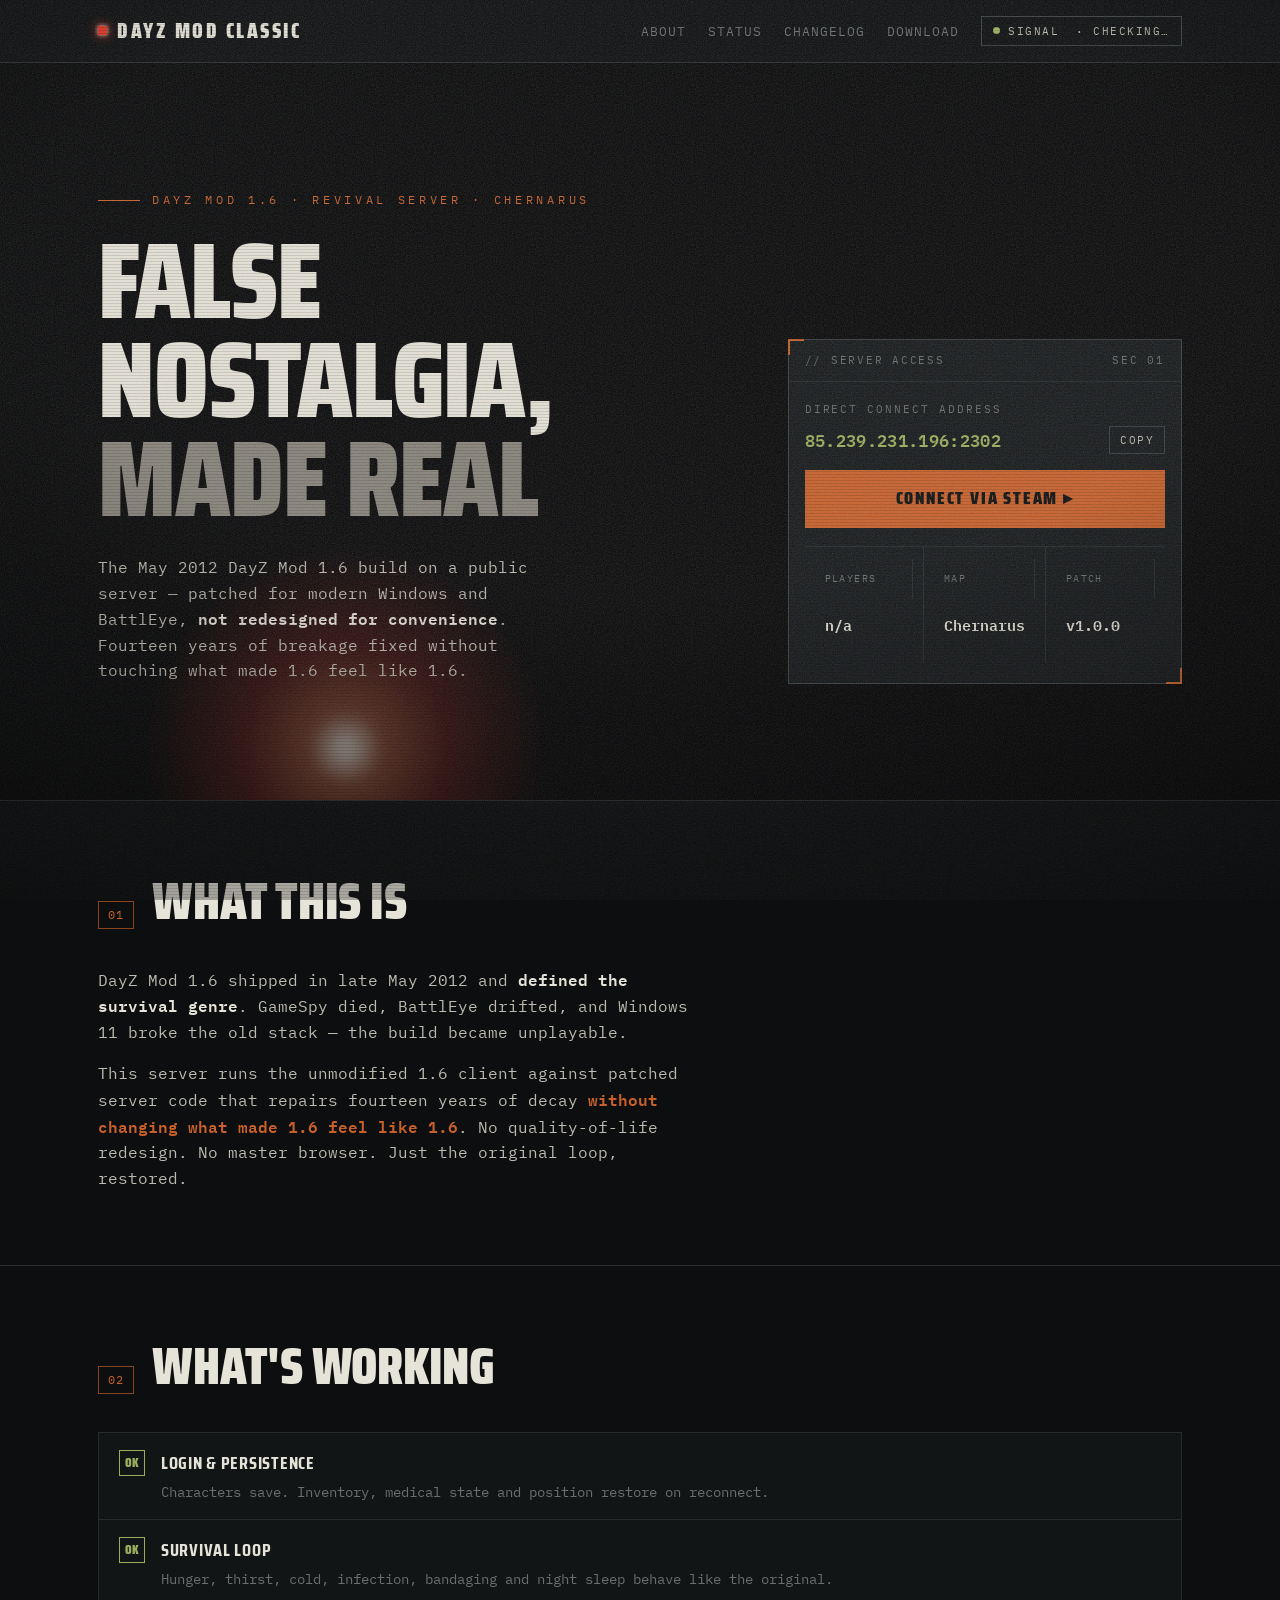
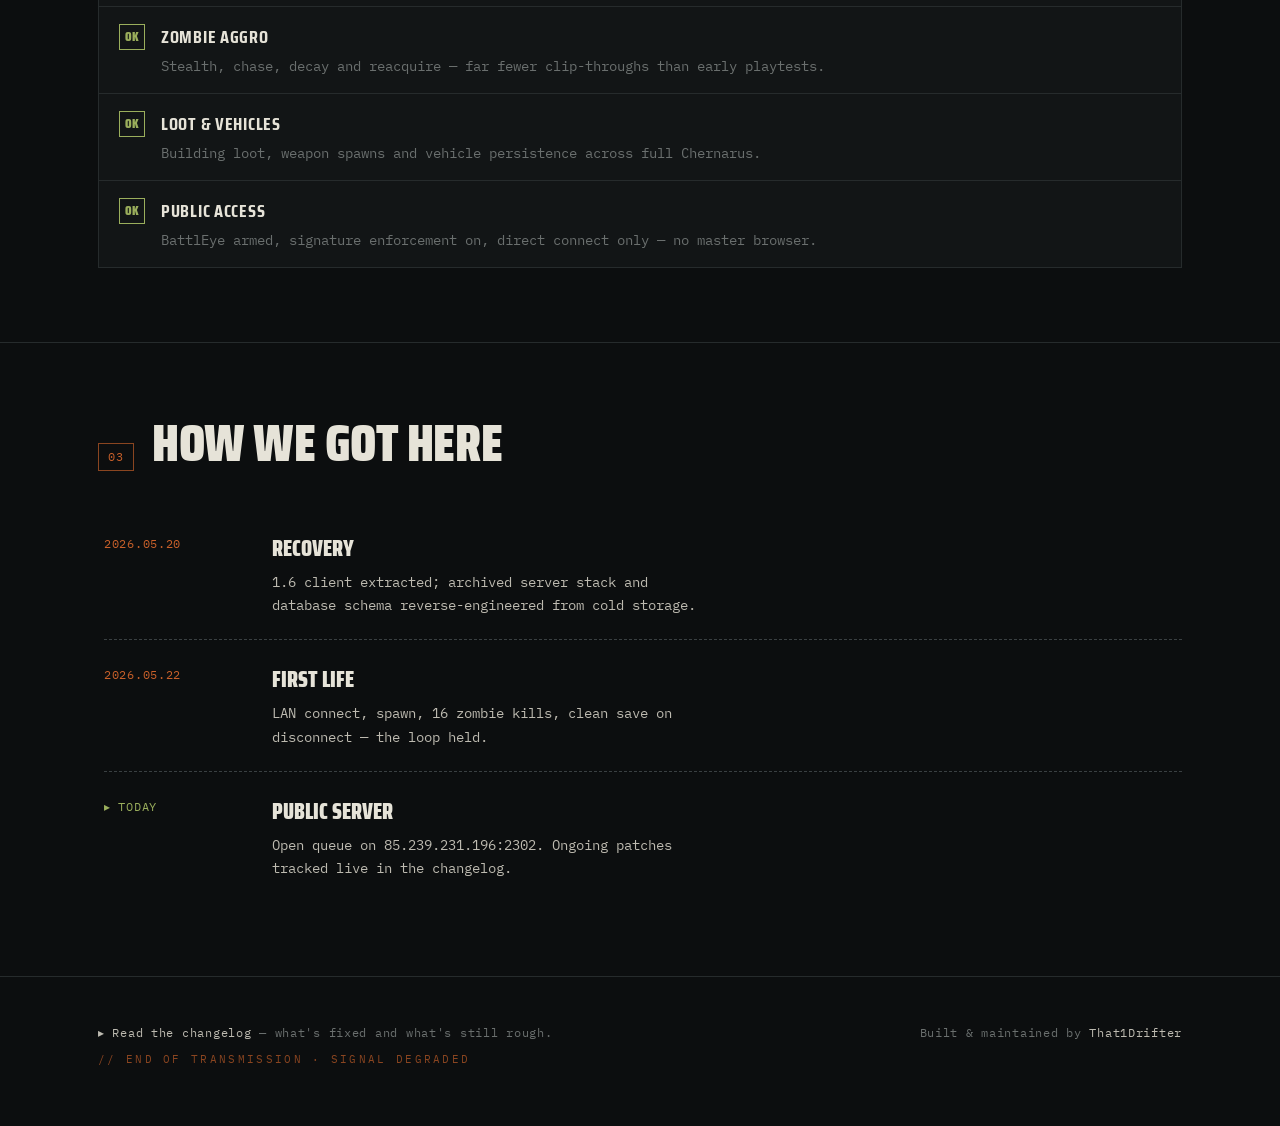
==== website/index.html @ 18603c58 "design: restyle site with dark tactical aesthetic - website/index.html: new homepage using restyle_5" ====
<!DOCTYPE html>
<html lang="en">
<head>
<meta charset="UTF-8">
<meta name="viewport" content="width=device-width, initial-scale=1">
<title>False nostalgia, made real — DayZ Mod Classic</title>
<link rel="preconnect" href="https://fonts.googleapis.com">
<link rel="preconnect" href="https://fonts.gstatic.com" crossorigin>
<link href="https://fonts.googleapis.com/css2?family=Saira+Condensed:wght@500;700;900&family=IBM+Plex+Mono:ital,wght@0,400;0,500;0,600;1,400&display=swap" rel="stylesheet">
<style>
  :root{
    --bg:#0c0e0f;
    --bg-2:#121516;
    --panel:#15181a;
    --line:#262b2c;
    --line-bright:#3a4042;
    --ink:#bdbab0;        /* aged-paper gray */
    --ink-bright:#e6e3d8;
    --mute:#6a6f6e;
    --rust:#c8602a;       /* patch / signal accent */
    --rust-dim:#8a4520;
    --signal:#9aae5c;     /* "working" green, sickly */
    --blood:#7c2d22;
    --flare:#df3322;      /* road-flare red */
  }
  *{box-sizing:border-box;margin:0;padding:0}
  html,body{background:var(--bg);color:var(--ink)}
  body{
    font-family:'IBM Plex Mono',monospace;
    font-size:15px;line-height:1.65;
    overflow-x:hidden;
    -webkit-font-smoothing:antialiased;
  }
  /* ---- texture overlays ---- */
  body::before{ /* scanlines */
    content:"";position:fixed;inset:0;z-index:9000;pointer-events:none;
    background:repeating-linear-gradient(0deg,rgba(0,0,0,0) 0 2px,rgba(0,0,0,.22) 2px 3px);
    mix-blend-mode:multiply;opacity:.55;
  }
  body::after{ /* vignette + grain */
    content:"";position:fixed;inset:0;z-index:9001;pointer-events:none;
    background:
      radial-gradient(120% 90% at 50% 30%,rgba(0,0,0,0) 40%,rgba(0,0,0,.78) 100%),
      url("data:image/svg+xml;utf8,<svg xmlns='http://www.w3.org/2000/svg' width='160' height='160'><filter id='n'><feTurbulence type='fractalNoise' baseFrequency='0.9' numOctaves='2'/></filter><rect width='100%25' height='100%25' filter='url(%23n)' opacity='0.4'/></svg>");
    opacity:.5;
  }
  ::selection{background:var(--rust);color:#000}

  a{color:inherit}
  .wrap{max-width:1140px;margin:0 auto;padding:0 28px}

  /* ---- nav ---- */
  nav{
    border-bottom:1px solid var(--line);
    position:sticky;top:0;z-index:8000;
    background:rgba(12,14,15,.94);backdrop-filter:blur(3px);
  }
  .nav-in{display:flex;align-items:center;justify-content:space-between;height:62px}
  .brand{
    font-family:'Saira Condensed',sans-serif;font-weight:900;
    font-size:21px;letter-spacing:.12em;color:var(--ink-bright);
    text-transform:uppercase;display:flex;align-items:center;gap:10px;
  }
  .brand .blip{width:9px;height:9px;background:var(--flare);
    box-shadow:0 0 12px var(--flare),0 0 4px #fff;animation:flick 3.4s steps(1) infinite}
  @keyframes flick{0%,92%,96%{opacity:1}94%,98%{opacity:.15}}
  .nav-right{display:flex;align-items:center;gap:22px;font-size:12.5px}
  .nav-right a{text-decoration:none;letter-spacing:.08em;text-transform:uppercase;
    color:var(--mute);transition:color .2s}
  .nav-right a:hover{color:var(--rust)}
  .status-pill{
    display:flex;align-items:center;gap:8px;border:1px solid var(--line-bright);
    padding:5px 11px;font-size:11px;letter-spacing:.14em;color:var(--ink);
  }
  .status-pill .dot{width:7px;height:7px;border-radius:50%;background:var(--signal);
    animation:pulse 1.6s ease-in-out infinite}
  @keyframes pulse{0%,100%{opacity:.25}50%{opacity:1}}

  /* ---- hero ---- */
  header{position:relative;border-bottom:1px solid var(--line);
    padding:96px 0 84px;overflow:hidden;display:flex;align-items:center;
    min-height:clamp(560px,82vh,820px);
    background:#070708 url("/assets/heroimg.png") center 60%/cover no-repeat;}
  header::before{ /* legibility scrim — darkens headline zone, spares the flare */
    content:"";position:absolute;inset:0;z-index:0;pointer-events:none;
    background:
      linear-gradient(90deg,rgba(6,7,8,.9) 0%,rgba(6,7,8,.55) 17%,rgba(6,7,8,.12) 38%,rgba(6,7,8,0) 58%),
      linear-gradient(180deg,rgba(6,7,8,.66),rgba(6,7,8,0) 22%,rgba(6,7,8,0) 78%,rgba(6,7,8,.4));
  }
  .flare-glow{ /* animated sputter layered over the photographed flare */
    position:absolute;z-index:1;left:27%;bottom:7%;
    width:32vw;height:32vw;max-width:440px;max-height:440px;
    transform:translate(-50%,50%);
    pointer-events:none;mix-blend-mode:screen;filter:blur(4px);
    background:radial-gradient(circle at 50% 50%,
      rgba(255,236,220,.55) 0 2.5%,
      rgba(255,126,80,.34) 13%,
      rgba(214,42,28,.22) 35%,
      transparent 70%);
    animation:flare 3.3s ease-in-out infinite;
  }
  @keyframes flare{
    0%,100%{opacity:.85;transform:translate(-50%,50%) scale(1)}
    40%{opacity:.5}
    44%{opacity:1;transform:translate(-50%,50%) scale(1.06)}
    50%{opacity:.36}
    54%{opacity:.92}
    74%{opacity:.62}
    80%{opacity:.96}
  }
  @media(prefers-reduced-motion:reduce){.flare-glow{animation:none}}
  .hero-grid{position:relative;z-index:2;width:100%;display:grid;
    grid-template-columns:1.55fr .95fr;gap:46px;align-items:end}
  .kicker{font-size:11.5px;letter-spacing:.32em;text-transform:uppercase;
    color:var(--rust);display:flex;align-items:center;gap:12px;margin-bottom:22px}
  .kicker::before{content:"";width:42px;height:1px;background:var(--rust)}
  h1{
    font-family:'Saira Condensed',sans-serif;font-weight:900;
    font-size:clamp(52px,8.4vw,118px);line-height:.92;
    letter-spacing:-.01em;text-transform:uppercase;color:var(--ink-bright);
    position:relative;
  }
  h1 .flash-words{display:inline-block}
  h1 .fw-a,h1 .fw-b{display:inline-block;color:#87837a}
  h1 .fw-a{animation:muzzle 4.6s ease-out infinite}
  h1 .fw-b{animation:muzzle 5.7s ease-out infinite}
  @keyframes muzzle{
    0%,28%{color:#87837a;text-shadow:0 1px 0 rgba(0,0,0,.6)}
    29%{color:#fff;text-shadow:0 0 10px #fff,0 0 44px #ff8a52,0 0 120px rgba(214,48,30,.72)}
    30.6%{color:#87837a;text-shadow:0 1px 0 rgba(0,0,0,.6)}
    31.4%{color:#fff;text-shadow:0 0 14px #fff,0 0 64px #ff7e44,0 0 150px rgba(208,40,26,.8)}
    33%,66%{color:#87837a;text-shadow:0 1px 0 rgba(0,0,0,.6)}
    67.2%{color:#fff;text-shadow:0 0 14px #fff,0 0 60px #ff7e44,0 0 150px rgba(208,40,26,.8)}
    68.6%{color:#a39f95;text-shadow:0 0 8px rgba(255,150,110,.5)}
    69.4%,100%{color:#87837a;text-shadow:0 1px 0 rgba(0,0,0,.6)}
  }
  @media(prefers-reduced-motion:reduce){
    h1 .fw-a,h1 .fw-b{animation:none;color:#ece9dc;
      text-shadow:0 0 14px rgba(255,220,160,.22)}
  }
  .lede{margin-top:26px;max-width:30em;color:var(--ink);font-size:15.5px}
  .lede b{color:var(--ink-bright);font-weight:600}

  /* connect card */
  .field-card{
    border:1px solid var(--line-bright);background:var(--panel);
    position:relative;
  }
  .field-card::before{content:"";position:absolute;top:-1px;left:-1px;
    width:14px;height:14px;border-top:2px solid var(--rust);border-left:2px solid var(--rust)}
  .field-card::after{content:"";position:absolute;bottom:-1px;right:-1px;
    width:14px;height:14px;border-bottom:2px solid var(--rust);border-right:2px solid var(--rust)}
  .fc-head{padding:11px 16px;border-bottom:1px solid var(--line);
    display:flex;justify-content:space-between;font-size:11px;letter-spacing:.16em;
    text-transform:uppercase;color:var(--mute)}
  .fc-body{padding:18px 16px 20px}
  .fc-label{font-size:11px;letter-spacing:.18em;text-transform:uppercase;color:var(--mute)}
  .ip-row{display:flex;align-items:center;gap:8px;margin:8px 0 16px}
  .ip{flex:1;font-size:17px;color:var(--signal);font-weight:600;letter-spacing:.02em}
  .copy-btn{border:1px solid var(--line-bright);background:transparent;color:var(--ink);
    font-family:inherit;font-size:10.5px;letter-spacing:.14em;padding:6px 10px;
    cursor:pointer;text-transform:uppercase;transition:.15s}
  .copy-btn:hover{border-color:var(--rust);color:var(--rust)}
  .copy-btn.done{border-color:var(--signal);color:var(--signal)}
  .connect{display:block;text-align:center;text-decoration:none;
    background:var(--rust);color:#0c0e0f;font-family:'Saira Condensed',sans-serif;
    font-weight:900;font-size:18px;letter-spacing:.1em;text-transform:uppercase;
    padding:13px;transition:.15s;border:1px solid var(--rust)}
  .connect:hover{background:#0c0e0f;color:var(--rust);box-shadow:inset 0 0 0 1px var(--rust)}
  .fc-meta{display:grid;grid-template-columns:repeat(3,1fr);
    border-top:1px solid var(--line);margin-top:18px}
  .fc-meta div{padding:12px 10px;border-right:1px solid var(--line)}
  .fc-meta div:last-child{border-right:0}
  .fc-meta .k{font-size:10px;letter-spacing:.14em;text-transform:uppercase;color:var(--mute)}
  .fc-meta .v{font-size:15px;color:var(--ink-bright);font-weight:600;margin-top:3px}

  /* ---- sections ---- */
  section{border-bottom:1px solid var(--line);padding:74px 0}
  .sec-head{display:flex;align-items:baseline;gap:18px;margin-bottom:38px}
  .sec-no{font-size:12px;color:var(--rust);letter-spacing:.1em;border:1px solid var(--rust-dim);
    padding:3px 9px}
  .sec-title{font-family:'Saira Condensed',sans-serif;font-weight:900;
    font-size:clamp(30px,4.6vw,52px);text-transform:uppercase;letter-spacing:-.005em;
    color:var(--ink-bright);line-height:1}
  .prose{max-width:60ch;font-size:15.5px}
  .prose p+p{margin-top:16px}
  .prose b{color:var(--ink-bright);font-weight:600}
  .prose .hl{color:var(--rust);font-weight:600}

  /* status checklist */
  .checklist{display:grid;gap:1px;background:var(--line);border:1px solid var(--line)}
  .check{background:var(--bg-2);padding:16px 20px;display:grid;
    grid-template-columns:auto 1fr;gap:16px;align-items:start;transition:background .15s}
  .check:hover{background:#181c1d}
  .tick{font-family:'Saira Condensed',sans-serif;font-weight:900;color:var(--signal);
    font-size:13px;border:1px solid var(--signal);width:26px;height:26px;
    display:flex;align-items:center;justify-content:center;margin-top:1px}
  .check h3{font-family:'Saira Condensed',sans-serif;font-weight:700;font-size:18px;
    text-transform:uppercase;letter-spacing:.04em;color:var(--ink-bright)}
  .check p{font-size:13.5px;color:var(--mute);margin-top:2px}

  /* timeline */
  .timeline{display:grid;gap:0;position:relative;margin-left:6px}
  .tl{display:grid;grid-template-columns:140px 1fr;gap:28px;
    padding:22px 0;border-top:1px dashed var(--line-bright);position:relative}
  .tl:first-child{border-top:0}
  .tl .date{font-size:12px;letter-spacing:.06em;color:var(--rust);padding-top:3px}
  .tl .date.now{color:var(--signal)}
  .tl .ev h3{font-family:'Saira Condensed',sans-serif;font-weight:900;font-size:22px;
    text-transform:uppercase;color:var(--ink-bright)}
  .tl .ev p{font-size:14px;color:var(--ink);margin-top:4px;max-width:54ch}

  /* footer */
  footer{padding:46px 0 58px}
  .foot-in{display:flex;justify-content:space-between;flex-wrap:wrap;gap:18px;
    font-size:12px;letter-spacing:.06em;color:var(--mute)}
  .foot-in a{color:var(--ink);text-decoration:none}
  .foot-in a:hover{color:var(--rust)}
  .transmission{font-size:10.5px;letter-spacing:.22em;color:var(--rust-dim);
    text-transform:uppercase;margin-top:8px}

  /* page-load reveal */
  .rise{opacity:0;transform:translateY(22px);
    animation:rise .9s cubic-bezier(.2,.7,.2,1) forwards}
  @keyframes rise{to{opacity:1;transform:none}}
  .d1{animation-delay:.05s}.d2{animation-delay:.18s}.d3{animation-delay:.32s}
  .d4{animation-delay:.46s}.d5{animation-delay:.6s}

  @media(max-width:820px){
    .hero-grid{grid-template-columns:1fr;gap:34px}
    .field-card{order:2}
    .tl{grid-template-columns:1fr;gap:6px}
    .nav-right .lbl-hide{display:none}
  }
</style>
</head>
<body>

<nav>
  <div class="wrap nav-in">
    <div class="brand"><span class="blip"></span>DayZ&nbsp;Mod&nbsp;Classic</div>
    <div class="nav-right">
      <a href="#about">About</a>
      <a href="#status">Status</a>
      <a href="#changelog">Changelog</a>
      <a href="/downloads/">Download</a>
      <div class="status-pill"><span class="dot"></span>SIGNAL&nbsp;<span class="lbl-hide">·&nbsp;CHECKING…</span></div>
    </div>
  </div>
</nav>

<header>
  <div class="flare-glow" aria-hidden="true"></div>
  <div class="wrap hero-grid">
    <div>
      <div class="kicker rise d1">DayZ Mod 1.6 · Revival Server · Chernarus</div>
      <h1 class="rise d2">False<br>nostalgia,<br><span class="flash-words"><span class="fw-a">made</span> <span class="fw-b">real</span></span></h1>
      <p class="lede rise d3">The May 2012 DayZ Mod 1.6 build on a public server — patched for
        modern Windows and BattlEye, <b>not redesigned for convenience</b>. Fourteen years of
        breakage fixed without touching what made 1.6 feel like 1.6.</p>
    </div>

    <div class="field-card rise d4">
      <div class="fc-head"><span>// Server Access</span><span>SEC&nbsp;01</span></div>
      <div class="fc-body">
        <div class="fc-label">Direct connect address</div>
        <div class="ip-row">
          <span class="ip" id="ip">85.239.231.196:2302</span>
          <button class="copy-btn" id="copy">Copy</button>
        </div>
        <a class="connect" href="steam://connect/85.239.231.196:2302">Connect via Steam ▸</a>
        <div class="fc-meta">
          <div><div class="k">Players</div><div class="v">n/a</div></div>
          <div><div class="k">Map</div><div class="v">Chernarus</div></div>
          <div><div class="k">Patch</div><div class="v">v1.0.0</div></div>
        </div>
      </div>
    </div>
  </div>
</header>

<section id="about">
  <div class="wrap">
    <div class="sec-head"><span class="sec-no">01</span>
      <h2 class="sec-title">What this is</h2></div>
    <div class="prose">
      <p>DayZ Mod 1.6 shipped in late May 2012 and <b>defined the survival genre</b>.
        GameSpy died, BattlEye drifted, and Windows 11 broke the old stack — the build
        became unplayable.</p>
      <p>This server runs the unmodified 1.6 client against patched server code that
        repairs fourteen years of decay <span class="hl">without changing what made 1.6
        feel like 1.6</span>. No quality-of-life redesign. No master browser. Just the
        original loop, restored.</p>
    </div>
  </div>
</section>

<section id="status">
  <div class="wrap">
    <div class="sec-head"><span class="sec-no">02</span>
      <h2 class="sec-title">What's working</h2></div>
    <div class="checklist">
      <div class="check">
        <div class="tick">OK</div>
        <div><h3>Login &amp; persistence</h3>
          <p>Characters save. Inventory, medical state and position restore on reconnect.</p></div>
      </div>
      <div class="check">
        <div class="tick">OK</div>
        <div><h3>Survival loop</h3>
          <p>Hunger, thirst, cold, infection, bandaging and night sleep behave like the original.</p></div>
      </div>
      <div class="check">
        <div class="tick">OK</div>
        <div><h3>Zombie aggro</h3>
          <p>Stealth, chase, decay and reacquire — far fewer clip-throughs than early playtests.</p></div>
      </div>
      <div class="check">
        <div class="tick">OK</div>
        <div><h3>Loot &amp; vehicles</h3>
          <p>Building loot, weapon spawns and vehicle persistence across full Chernarus.</p></div>
      </div>
      <div class="check">
        <div class="tick">OK</div>
        <div><h3>Public access</h3>
          <p>BattlEye armed, signature enforcement on, direct connect only — no master browser.</p></div>
      </div>
    </div>
  </div>
</section>

<section id="timeline">
  <div class="wrap">
    <div class="sec-head"><span class="sec-no">03</span>
      <h2 class="sec-title">How we got here</h2></div>
    <div class="timeline">
      <div class="tl">
        <div class="date">2026.05.20</div>
        <div class="ev"><h3>Recovery</h3>
          <p>1.6 client extracted; archived server stack and database schema reverse-engineered from cold storage.</p></div>
      </div>
      <div class="tl">
        <div class="date">2026.05.22</div>
        <div class="ev"><h3>First life</h3>
          <p>LAN connect, spawn, 16 zombie kills, clean save on disconnect — the loop held.</p></div>
      </div>
      <div class="tl">
        <div class="date now">▸ TODAY</div>
        <div class="ev"><h3>Public server</h3>
          <p>Open queue on 85.239.231.196:2302. Ongoing patches tracked live in the changelog.</p></div>
      </div>
    </div>
  </div>
</section>

<footer id="changelog">
  <div class="wrap">
    <div class="foot-in">
      <div>
        <a href="/downloads/CHANGELOG.md">▸ Read the changelog</a> —
        what's fixed and what's still rough.
        <div class="transmission">// end of transmission · signal degraded</div>
      </div>
      <div>Built &amp; maintained by <a href="https://x.com/That1Drifter">That1Drifter</a></div>
    </div>
  </div>
</footer>

<script>
  const btn=document.getElementById('copy');
  btn.addEventListener('click',()=>{
    navigator.clipboard.writeText('85.239.231.196:2302').then(()=>{
      btn.textContent='Copied';btn.classList.add('done');
      setTimeout(()=>{btn.textContent='Copy';btn.classList.remove('done')},1800);
    }).catch(()=>{btn.textContent='—';});
  });
</script>
</body>
</html>
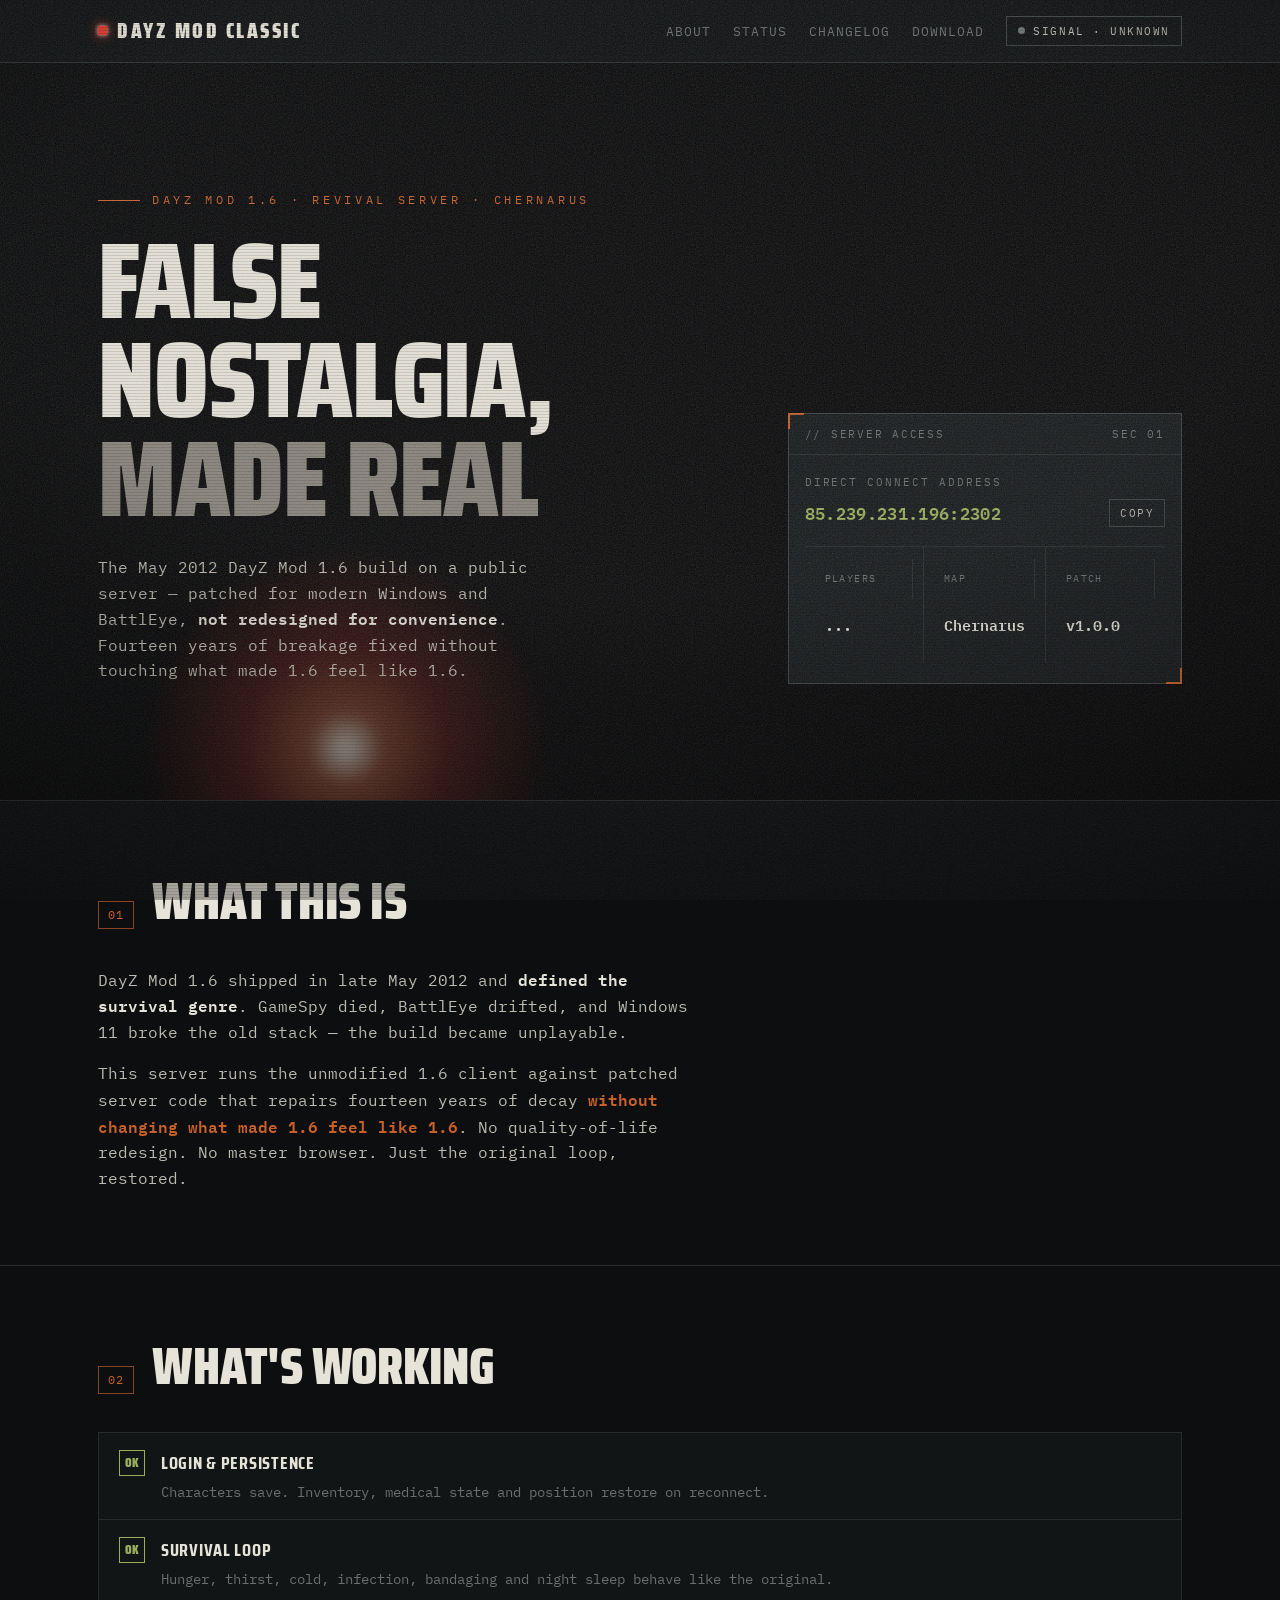
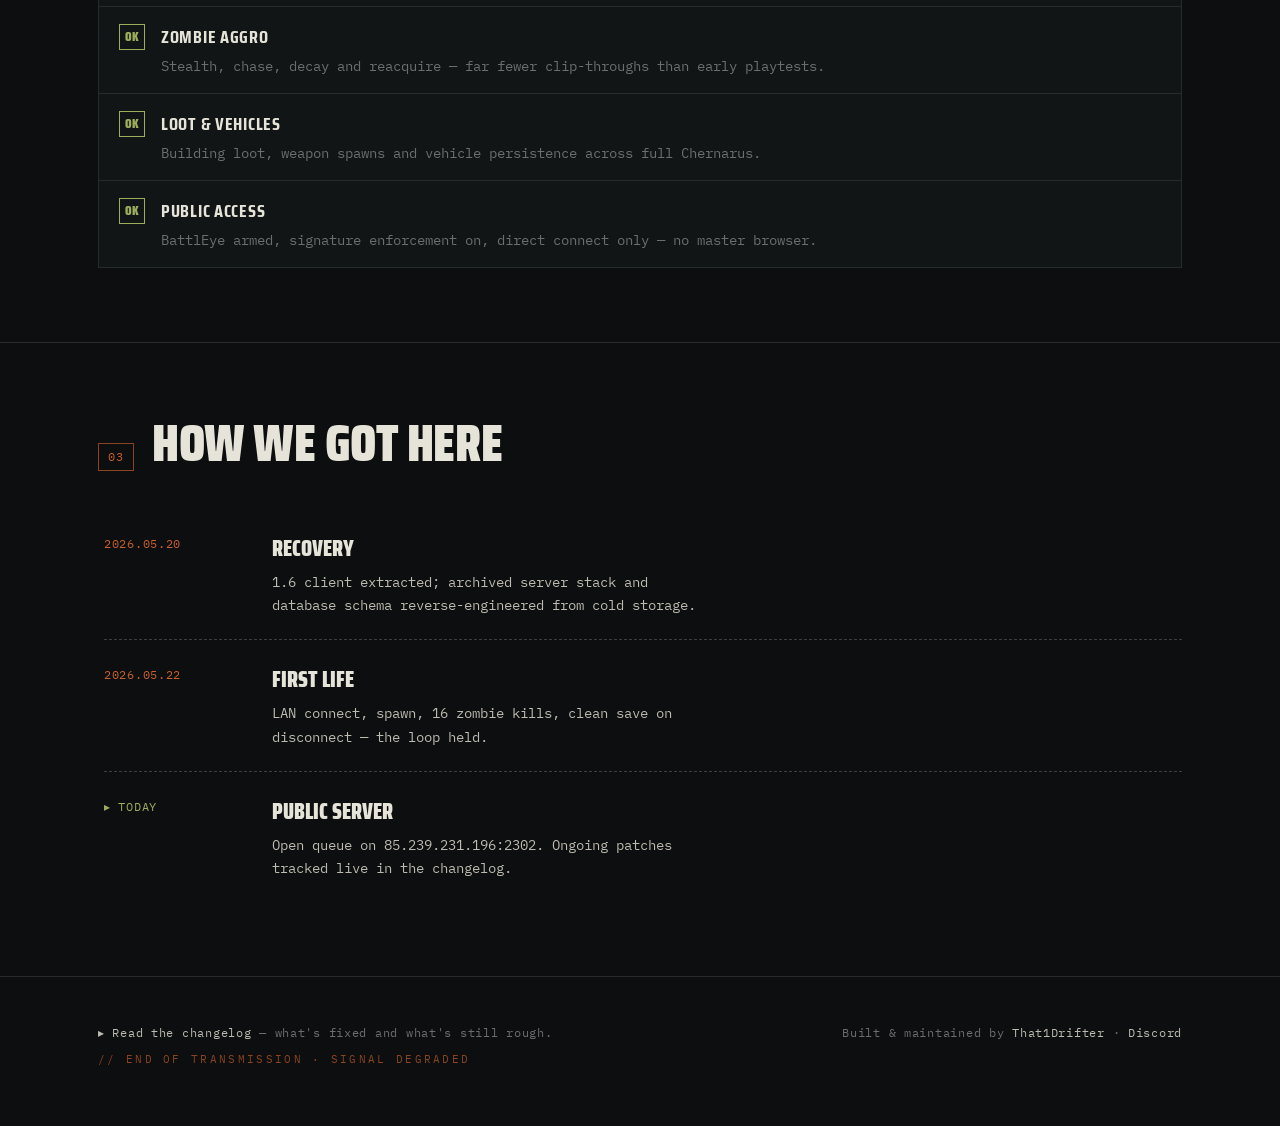
==== commit c73ac874: "website: wire status polling, fix nav, add discord, drop steam button - Nav Changelog link points to" ====
--- a/website/index.html
+++ b/website/index.html
@@ -74,6 +74,8 @@
   }
   .status-pill .dot{width:7px;height:7px;border-radius:50%;background:var(--signal);
     animation:pulse 1.6s ease-in-out infinite}
+  .status-pill.is-offline .dot{background:var(--flare);box-shadow:0 0 6px var(--flare)}
+  .status-pill.is-unknown .dot{background:var(--mute);animation-duration:2.6s}
   @keyframes pulse{0%,100%{opacity:.25}50%{opacity:1}}
 
   /* ---- hero ---- */
@@ -162,11 +164,6 @@
     cursor:pointer;text-transform:uppercase;transition:.15s}
   .copy-btn:hover{border-color:var(--rust);color:var(--rust)}
   .copy-btn.done{border-color:var(--signal);color:var(--signal)}
-  .connect{display:block;text-align:center;text-decoration:none;
-    background:var(--rust);color:#0c0e0f;font-family:'Saira Condensed',sans-serif;
-    font-weight:900;font-size:18px;letter-spacing:.1em;text-transform:uppercase;
-    padding:13px;transition:.15s;border:1px solid var(--rust)}
-  .connect:hover{background:#0c0e0f;color:var(--rust);box-shadow:inset 0 0 0 1px var(--rust)}
   .fc-meta{display:grid;grid-template-columns:repeat(3,1fr);
     border-top:1px solid var(--line);margin-top:18px}
   .fc-meta div{padding:12px 10px;border-right:1px solid var(--line)}
@@ -242,9 +239,9 @@
     <div class="nav-right">
       <a href="#about">About</a>
       <a href="#status">Status</a>
-      <a href="#changelog">Changelog</a>
+      <a href="/changelog/">Changelog</a>
       <a href="/downloads/">Download</a>
-      <div class="status-pill"><span class="dot"></span>SIGNAL&nbsp;<span class="lbl-hide">·&nbsp;CHECKING…</span></div>
+      <div class="status-pill is-unknown" data-status-pill><span class="dot"></span><span data-status-label>SIGNAL&nbsp;<span class="lbl-hide">·&nbsp;CHECKING…</span></span></div>
     </div>
   </div>
 </nav>
@@ -268,11 +265,10 @@
           <span class="ip" id="ip">85.239.231.196:2302</span>
           <button class="copy-btn" id="copy">Copy</button>
         </div>
-        <a class="connect" href="steam://connect/85.239.231.196:2302">Connect via Steam ▸</a>
         <div class="fc-meta">
-          <div><div class="k">Players</div><div class="v">n/a</div></div>
-          <div><div class="k">Map</div><div class="v">Chernarus</div></div>
-          <div><div class="k">Patch</div><div class="v">v1.0.0</div></div>
+          <div><div class="k">Players</div><div class="v" data-stat-players>...</div></div>
+          <div><div class="k">Map</div><div class="v" data-stat-map>Chernarus</div></div>
+          <div><div class="k">Patch</div><div class="v" data-stat-version>v1.0.0</div></div>
         </div>
       </div>
     </div>
@@ -357,23 +353,70 @@
   <div class="wrap">
     <div class="foot-in">
       <div>
-        <a href="/downloads/CHANGELOG.md">▸ Read the changelog</a> —
+        <a href="/changelog/">▸ Read the changelog</a> —
         what's fixed and what's still rough.
         <div class="transmission">// end of transmission · signal degraded</div>
       </div>
-      <div>Built &amp; maintained by <a href="https://x.com/That1Drifter">That1Drifter</a></div>
+      <div>Built &amp; maintained by <a href="https://x.com/That1Drifter">That1Drifter</a> · <a href="https://discord.gg/rgGpjayRMv" rel="noopener noreferrer">Discord</a></div>
     </div>
   </div>
 </footer>
 
 <script>
-  const btn=document.getElementById('copy');
-  btn.addEventListener('click',()=>{
-    navigator.clipboard.writeText('85.239.231.196:2302').then(()=>{
-      btn.textContent='Copied';btn.classList.add('done');
-      setTimeout(()=>{btn.textContent='Copy';btn.classList.remove('done')},1800);
-    }).catch(()=>{btn.textContent='—';});
-  });
+  (function(){
+    var btn=document.getElementById('copy');
+    if(btn){
+      btn.addEventListener('click',function(){
+        navigator.clipboard.writeText('85.239.231.196:2302').then(function(){
+          btn.textContent='Copied';btn.classList.add('done');
+          setTimeout(function(){btn.textContent='Copy';btn.classList.remove('done')},1800);
+        }).catch(function(){btn.textContent='—'});
+      });
+    }
+
+    var POLL_MS=30000;
+    var pill=document.querySelector('[data-status-pill]');
+    var pillLabel=document.querySelector('[data-status-label]');
+    var playersEl=document.querySelector('[data-stat-players]');
+    var mapEl=document.querySelector('[data-stat-map]');
+    var verEl=document.querySelector('[data-stat-version]');
+
+    function setPill(state,label){
+      if(!pill) return;
+      pill.classList.remove('is-online','is-offline','is-unknown');
+      pill.classList.add('is-'+state);
+      if(pillLabel) pillLabel.textContent=label;
+    }
+    function fmtMap(m){
+      if(!m) return 'Chernarus';
+      var s=String(m).toLowerCase();
+      if(s.indexOf('chernarus')!==-1) return 'Chernarus';
+      return m.charAt(0).toUpperCase()+m.slice(1);
+    }
+    function apply(d){
+      if(!d){ setPill('unknown','SIGNAL · UNKNOWN'); return; }
+      var online=d.online===true;
+      var players=typeof d.players==='number'?d.players:null;
+      var max=typeof d.maxPlayers==='number'?d.maxPlayers:40;
+      if(online){
+        setPill('online','SIGNAL · ONLINE'+(players!==null?' '+players+'/'+max:''));
+        if(playersEl) playersEl.textContent=players!==null?players+' / '+max:'...';
+      }else{
+        setPill('offline','SIGNAL · OFFLINE');
+        if(playersEl) playersEl.textContent='0 / '+max;
+      }
+      if(mapEl && d.map) mapEl.textContent=fmtMap(d.map);
+      if(verEl && d.version) verEl.textContent=d.version;
+    }
+    function poll(){
+      fetch('/status.json',{cache:'no-store'})
+        .then(function(r){ if(!r.ok) throw 0; return r.json(); })
+        .then(apply)
+        .catch(function(){ apply(null); });
+    }
+    poll();
+    setInterval(poll,POLL_MS);
+  })();
 </script>
 </body>
 </html>
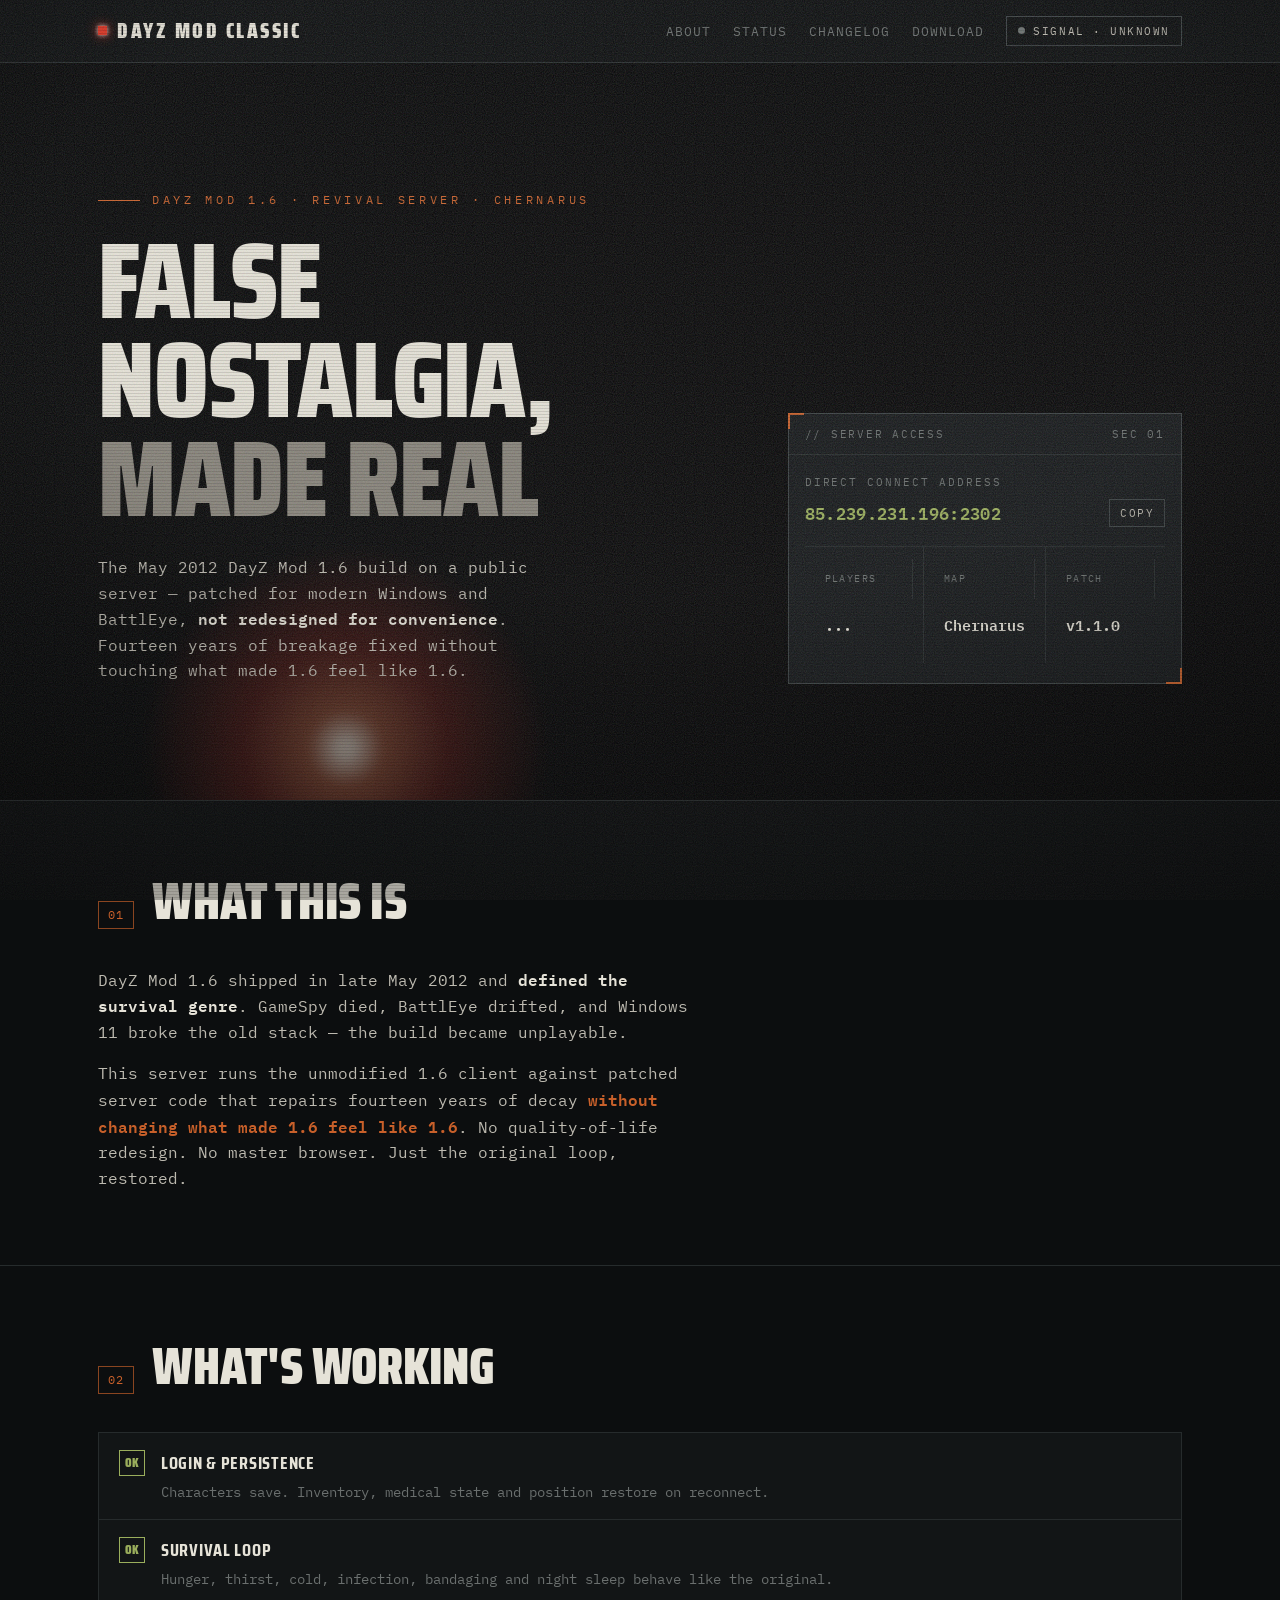
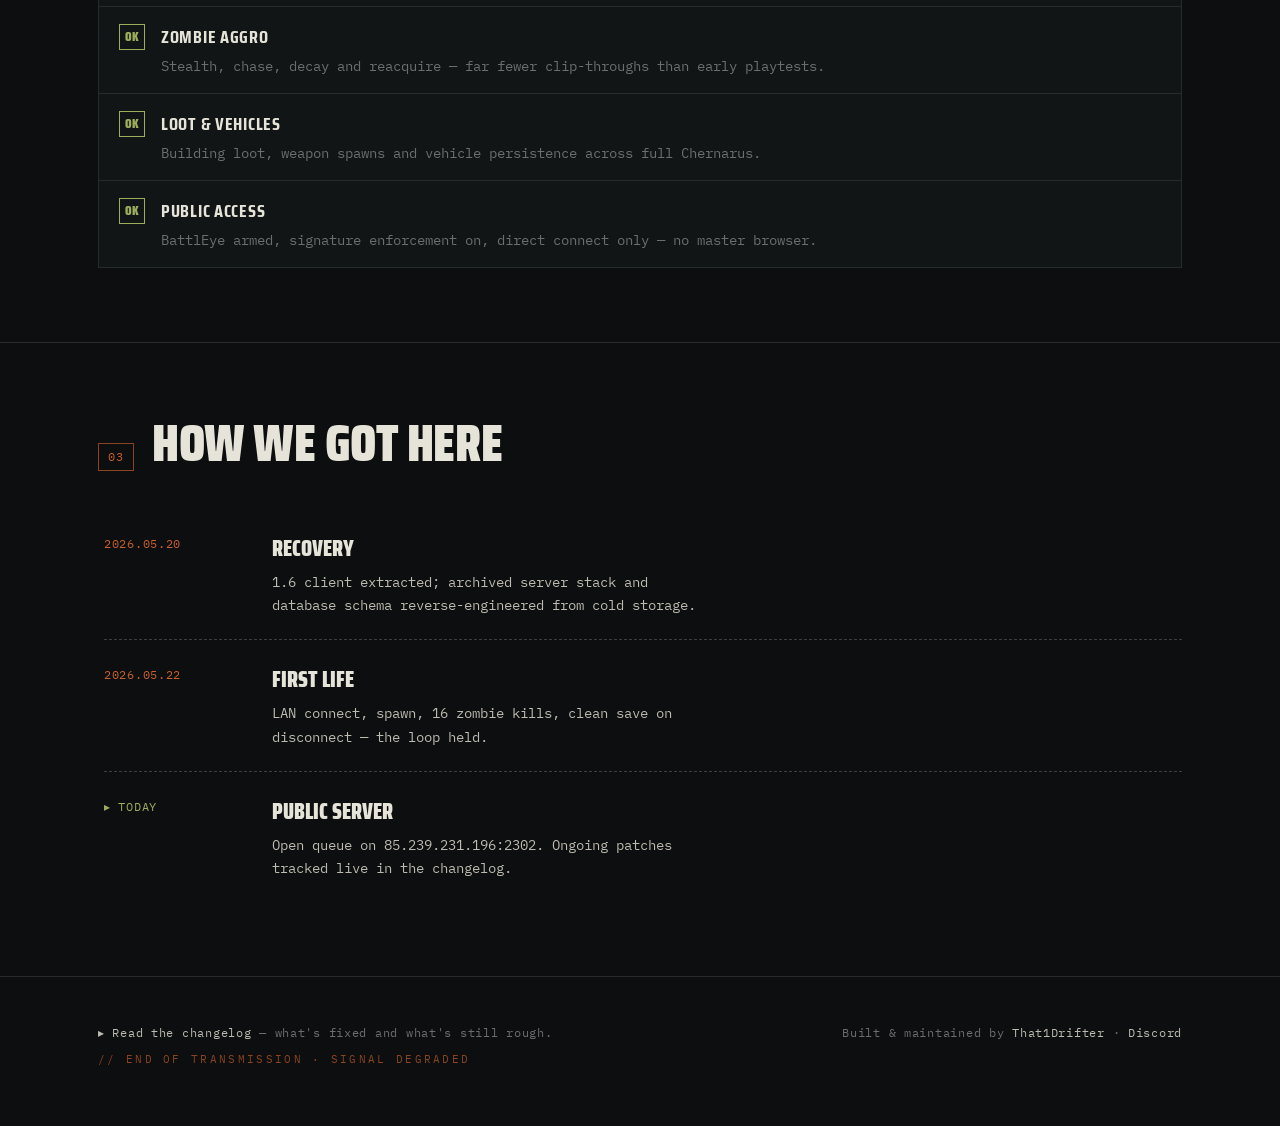
==== commit 43f62548: "web: scrub retired-installer references, bump version strings to 1.1.0 The standalone installer is g" ====
--- a/website/index.html
+++ b/website/index.html
@@ -268,7 +268,7 @@
         <div class="fc-meta">
           <div><div class="k">Players</div><div class="v" data-stat-players>...</div></div>
           <div><div class="k">Map</div><div class="v" data-stat-map>Chernarus</div></div>
-          <div><div class="k">Patch</div><div class="v" data-stat-version>v1.0.0</div></div>
+          <div><div class="k">Patch</div><div class="v" data-stat-version>v1.1.0</div></div>
         </div>
       </div>
     </div>
